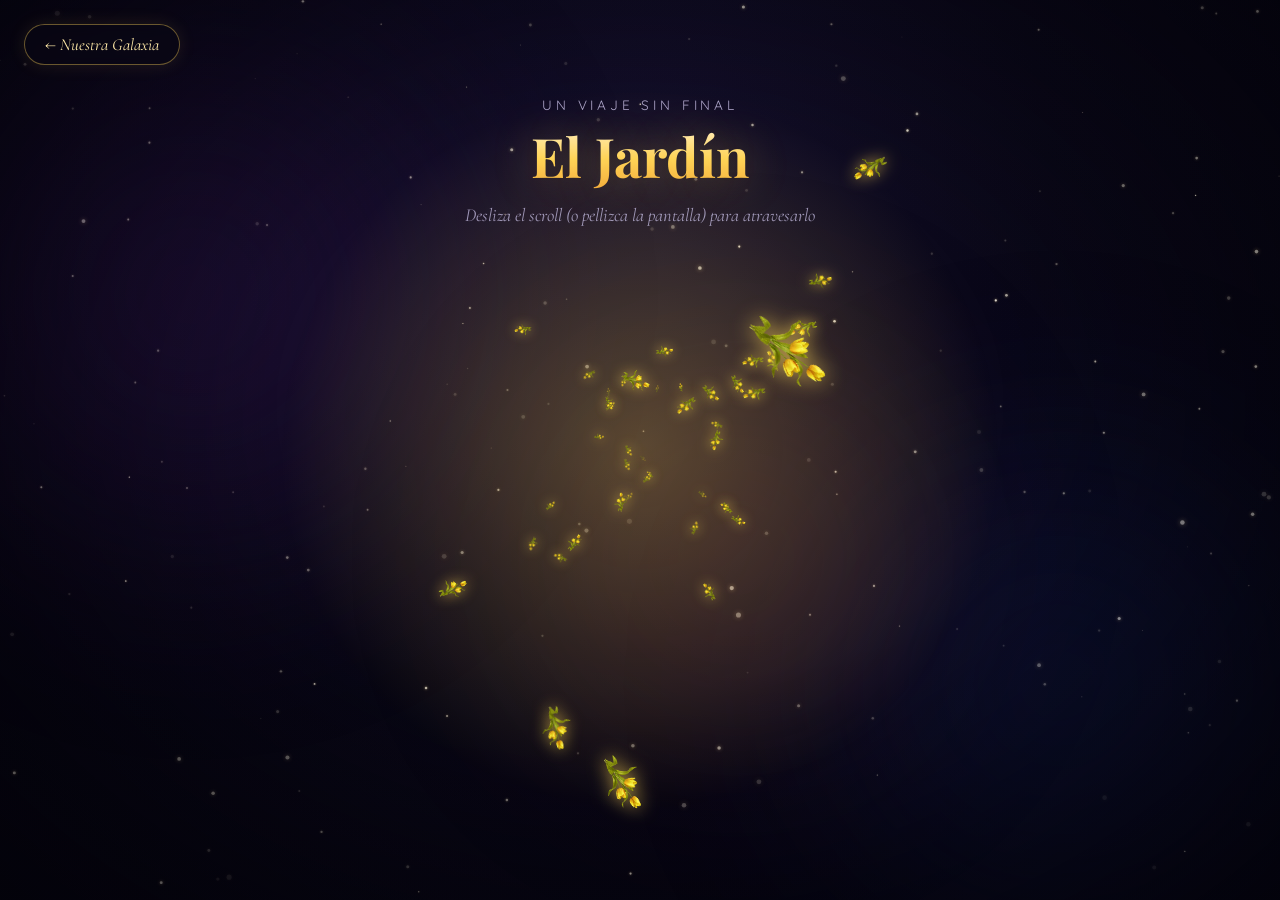
==== jardin.html @ 1abdea05 "first commit" ====
<!DOCTYPE html>
<html lang="es">
<head>
<meta charset="UTF-8">
<meta name="viewport" content="width=device-width, initial-scale=1.0, maximum-scale=1, user-scalable=no">
<title>El Jardín — Nuestra Galaxia</title>
<meta name="description" content="Un viaje infinito a través de un jardín de tulipanes.">

<link rel="preconnect" href="https://fonts.googleapis.com">
<link rel="preconnect" href="https://fonts.gstatic.com" crossorigin>
<link href="https://fonts.googleapis.com/css2?family=Cormorant+Garamond:ital,wght@0,400;0,500;0,600;1,500&family=Playfair+Display:ital,wght@0,600;0,700;1,600&family=Quicksand:wght@400;500;600&display=swap" rel="stylesheet">

<link rel="icon" href="data:image/svg+xml,%3Csvg xmlns='http://www.w3.org/2000/svg' viewBox='0 0 100 100'%3E%3Ctext y='.9em' font-size='90'%3E🌷%3C/text%3E%3C/svg%3E">
<link rel="stylesheet" href="css/style.css">
<link rel="stylesheet" href="css/garden.css">
</head>
<body class="garden-body">

<!-- Mismo fondo cósmico que la galaxia, para que se sienta como
     parte del mismo universo. -->
<canvas id="starfield"></canvas>
<div class="nebula-glow nebula-glow--1"></div>
<div class="nebula-glow nebula-glow--2"></div>
<div class="nebula-glow nebula-glow--3"></div>
<div class="vignette"></div>
<div class="stardust" id="stardust" aria-hidden="true"></div>

<!-- Túnel infinito de tulipanes: se dibuja aquí y reacciona al
     scroll (o al pellizco/zoom en pantallas táctiles). -->
<canvas id="warpCanvas" aria-hidden="true"></canvas>

<a href="index.html" class="garden-back-btn">← Nuestra Galaxia</a>

<header class="garden-header">
  <p class="garden-header__eyebrow">un viaje sin final</p>
  <h1 class="garden-header__title">El Jardín</h1>
  <p class="garden-header__hint" id="gardenHint">
    Desliza el scroll (o pellizca la pantalla) para atravesarlo
  </p>
</header>

<script src="js/starfield.js"></script>
<script src="js/stardust.js"></script>
<script src="js/cursor-trail.js"></script>
<script src="js/garden-warp.js"></script>
</body>
</html>
---- css/style.css ----
/* ============================================================
   NUESTRA GALAXIA — hoja de estilos principal
   ============================================================ */

:root {
  --bg-deep: #05040d;
  --bg-void: #0a0818;
  --nebula-purple: #3a1a5c;
  --nebula-blue: #14235c;
  --nebula-rose: #4a1730;
  --gold: #ffd558;
  --gold-soft: #ffe9a8;
  --gold-deep: #f2a93b;
  --cream: #fff6df;
  --text-soft: #f4ecff;
  --text-muted: #c9c0e6;

  --font-display: 'Playfair Display', 'Georgia', serif;
  --font-romantic: 'Cormorant Garamond', 'Georgia', serif;
  --font-body: 'Quicksand', 'Segoe UI', sans-serif;
}

* {
  box-sizing: border-box;
}

html {
  scroll-behavior: smooth;
}

body {
  margin: 0;
  min-height: 100vh;
  background: var(--bg-deep);
  color: var(--text-soft);
  font-family: var(--font-body);
  overflow-x: hidden;
  cursor: default;
  -webkit-tap-highlight-color: transparent;
}

/* ============================================================
   FONDO: canvas de estrellas + nebulosa + viñeta
   ============================================================ */

#starfield {
  position: fixed;
  inset: 0;
  width: 100%;
  height: 100%;
  z-index: 0;
  background: radial-gradient(ellipse at 50% 20%, #140f2b 0%, var(--bg-void) 45%, var(--bg-deep) 100%);
}

.nebula-glow {
  position: fixed;
  z-index: 0;
  border-radius: 50%;
  filter: blur(80px);
  opacity: 0.45;
  pointer-events: none;
  will-change: transform;
}

.nebula-glow--1 {
  width: 60vw;
  height: 60vw;
  max-width: 800px;
  max-height: 800px;
  top: -10%;
  left: -15%;
  background: radial-gradient(circle, var(--nebula-purple), transparent 70%);
  animation: drift1 26s ease-in-out infinite alternate;
}

.nebula-glow--2 {
  width: 55vw;
  height: 55vw;
  max-width: 700px;
  max-height: 700px;
  bottom: -15%;
  right: -10%;
  background: radial-gradient(circle, var(--nebula-blue), transparent 70%);
  animation: drift2 32s ease-in-out infinite alternate;
}

.nebula-glow--3 {
  width: 45vw;
  height: 45vw;
  max-width: 600px;
  max-height: 600px;
  top: 30%;
  right: 20%;
  background: radial-gradient(circle, var(--nebula-rose), transparent 72%);
  opacity: 0.35;
  animation: drift3 22s ease-in-out infinite alternate;
}

@keyframes drift1 {
  from { transform: translate(0, 0) scale(1); }
  to   { transform: translate(4%, 6%) scale(1.08); }
}
@keyframes drift2 {
  from { transform: translate(0, 0) scale(1); }
  to   { transform: translate(-5%, -4%) scale(1.1); }
}
@keyframes drift3 {
  from { transform: translate(0, 0) scale(1); }
  to   { transform: translate(-6%, 5%) scale(0.95); }
}

.vignette {
  position: fixed;
  inset: 0;
  z-index: 1;
  pointer-events: none;
  background: radial-gradient(ellipse at 50% 45%, transparent 40%, rgba(3, 2, 10, 0.75) 100%);
}

/* Polvo de estrellas / partículas flotantes doradas */
.stardust {
  position: fixed;
  inset: 0;
  z-index: 1;
  pointer-events: none;
  overflow: hidden;
}

.stardust-particle {
  position: absolute;
  bottom: -5%;
  border-radius: 50%;
  background: radial-gradient(circle, var(--gold-soft), rgba(255, 213, 88, 0));
  opacity: 0;
  animation-name: floatUp;
  animation-timing-function: linear;
  animation-iteration-count: infinite;
}

@keyframes floatUp {
  0% {
    transform: translate(0, 0) scale(0.6);
    opacity: 0;
  }
  10% {
    opacity: 0.9;
  }
  90% {
    opacity: 0.5;
  }
  100% {
    transform: translate(var(--drift, 40px), -110vh) scale(1.1);
    opacity: 0;
  }
}

/* Palabras flotantes ambientales */
.floating-words {
  position: fixed;
  inset: 0;
  z-index: 1;
  pointer-events: none;
  overflow: hidden;
}

.floating-word {
  position: absolute;
  font-family: var(--font-romantic);
  font-style: italic;
  font-weight: 600;
  color: var(--gold-soft);
  opacity: 0;
  white-space: nowrap;
  text-shadow: 0 0 12px rgba(255, 213, 88, 0.5);
  animation: wordFade linear infinite;
  will-change: transform, opacity;
}

@keyframes wordFade {
  0%   { opacity: 0; transform: translateY(20px) scale(0.9); }
  12%  { opacity: 0.55; transform: translateY(0) scale(1); }
  85%  { opacity: 0.45; }
  100% { opacity: 0; transform: translateY(-30px) scale(0.95); }
}

/* Estrella que sigue al cursor */
.cursor-star {
  position: fixed;
  z-index: 40;
  pointer-events: none;
  width: 6px;
  height: 6px;
  border-radius: 50%;
  background: var(--gold-soft);
  box-shadow: 0 0 8px 2px rgba(255, 224, 140, 0.9), 0 0 18px 6px rgba(255, 197, 92, 0.4);
  animation: cursorStarFade 900ms ease-out forwards;
}

@keyframes cursorStarFade {
  0%   { opacity: 1; transform: scale(1) translate(0, 0); }
  100% { opacity: 0; transform: scale(0.2) translate(0, 12px); }
}

/* ============================================================
   ENCABEZADO
   ============================================================ */

.hero {
  position: relative;
  z-index: 2;
  text-align: center;
  padding: clamp(2.5rem, 8vh, 5rem) 1.25rem clamp(1rem, 3vh, 2rem);
}

.hero__eyebrow {
  margin: 0 0 0.4rem;
  font-size: clamp(0.7rem, 1.6vw, 0.85rem);
  letter-spacing: 0.28em;
  text-transform: uppercase;
  color: var(--text-muted);
  opacity: 0.85;
}

.hero__title {
  margin: 0;
  font-family: var(--font-display);
  font-weight: 700;
  font-size: clamp(2.2rem, 7vw, 4.2rem);
  background: linear-gradient(180deg, var(--cream) 0%, var(--gold) 55%, var(--gold-deep) 100%);
  -webkit-background-clip: text;
  background-clip: text;
  color: transparent;
  text-shadow: 0 0 40px rgba(255, 213, 88, 0.35);
  letter-spacing: 0.02em;
}

.hero__subtitle {
  margin: 0.6rem 0 0;
  font-family: var(--font-romantic);
  font-size: clamp(1rem, 2.4vw, 1.4rem);
  font-style: italic;
  color: var(--text-muted);
}

.garden-nav-btn {
  display: flex;
  width: fit-content;
  align-items: center;
  gap: 0.4em;
  margin: 1.2rem auto 0;
  padding: 0.55em 1.4em;
  border-radius: 999px;
  border: 1px solid rgba(255, 213, 88, 0.4);
  background: rgba(255, 213, 88, 0.08);
  color: var(--gold-soft);
  font-family: var(--font-romantic);
  font-style: italic;
  font-size: clamp(0.95rem, 2vw, 1.1rem);
  text-decoration: none;
  cursor: pointer;
  transition: background 0.3s ease, transform 0.3s ease, box-shadow 0.3s ease;
  box-shadow: 0 0 18px rgba(255, 213, 88, 0.12);
}

.garden-nav-btn:hover,
.garden-nav-btn:focus-visible {
  background: rgba(255, 213, 88, 0.2);
  transform: translateY(-2px) scale(1.04);
  box-shadow: 0 0 26px rgba(255, 213, 88, 0.35);
  outline: none;
}

.hero__hint {
  display: inline-block;
  margin-top: 1.4rem;
  font-size: 0.75rem;
  letter-spacing: 0.15em;
  color: var(--gold-soft);
  opacity: 0.6;
  animation: bob 2.4s ease-in-out infinite;
}

@keyframes bob {
  0%, 100% { transform: translateY(0); opacity: 0.5; }
  50% { transform: translateY(6px); opacity: 0.9; }
}

/* ============================================================
   ESCENARIO DE LA GALAXIA
   ============================================================ */

.galaxy-stage {
  position: relative;
  z-index: 2;
  display: flex;
  align-items: center;
  justify-content: center;
  width: 100%;
  padding: clamp(1rem, 4vw, 3rem) 0.5rem clamp(4rem, 12vh, 8rem);
}

.galaxy {
  position: relative;
  width: min(94vw, 900px);
  height: min(94vw, 900px);
  max-width: 900px;
  max-height: 900px;
  /* IMPORTANTE: no usar transform-style:preserve-3d ni aplicar
     transform (rotateX/rotateY, etc.) sobre este contenedor. Con
     hijos posicionados y con z-index (las flores, el núcleo, los
     anillos), un contexto 3D hace que el navegador ignore el
     z-index normal para decidir qué elemento recibe el clic, y los
     clics empiezan a fallar de forma intermitente. */
}

/* Anillos decorativos (solo trazan la ruta orbital) */
.orbit-path {
  position: absolute;
  top: 50%;
  left: 50%;
  border-radius: 50%;
  border: 1px dashed rgba(255, 224, 150, 0.16);
  transform: translate(-50%, -50%);
  pointer-events: none;
  box-shadow: 0 0 30px rgba(255, 213, 88, 0.03) inset;
}

.orbit-path--1 { width: 40%; height: 40%; }
.orbit-path--2 { width: 68%; height: 68%; }
.orbit-path--3 { width: 96%; height: 96%; }

/* Núcleo de la galaxia: gran flor central */
.galaxy-core {
  position: absolute;
  top: 50%;
  left: 50%;
  transform: translate(-50%, -50%);
  z-index: 5;
  /* Área clicable/táctil real: bastante más grande que la flor que
     se ve (invisible, no afecta el diseño). */
  width: calc(clamp(110px, 20vw, 230px) * 1.6);
  height: calc(clamp(110px, 20vw, 230px) * 1.6);
  display: flex;
  align-items: center;
  justify-content: center;
  cursor: pointer;
  outline: none;
  border-radius: 50%;
}

.core-visual {
  position: relative;
  /* Tamaño visual real de la flor central (igual que antes). */
  width: clamp(110px, 20vw, 230px);
  height: clamp(110px, 20vw, 230px);
  display: flex;
  align-items: center;
  justify-content: center;
  pointer-events: none;
}

.core-halo {
  position: absolute;
  inset: -35%;
  border-radius: 50%;
  background: radial-gradient(circle, rgba(255, 213, 88, 0.55) 0%, rgba(255, 213, 88, 0.18) 35%, transparent 70%);
  filter: blur(6px);
  animation: corePulse 4.5s ease-in-out infinite;
}

.core-halo--2 {
  inset: -60%;
  opacity: 0.5;
  animation: corePulse 6s ease-in-out infinite reverse;
  background: radial-gradient(circle, rgba(255, 233, 168, 0.4) 0%, transparent 65%);
}

@keyframes corePulse {
  0%, 100% { transform: scale(0.92); opacity: 0.75; }
  50% { transform: scale(1.12); opacity: 1; }
}

.core-flower {
  position: relative;
  z-index: 2;
  width: 100%;
  height: 100%;
  object-fit: contain;
  filter: drop-shadow(0 0 25px rgba(255, 213, 88, 0.75)) drop-shadow(0 0 55px rgba(255, 170, 60, 0.4));
  animation: coreSpin 90s linear infinite, coreBreathe 5s ease-in-out infinite;
  transition: filter 0.4s ease, transform 0.4s ease;
  user-select: none;
  -webkit-user-drag: none;
}

.galaxy-core:hover .core-flower,
.galaxy-core:focus-visible .core-flower {
  filter: drop-shadow(0 0 35px rgba(255, 224, 140, 0.95)) drop-shadow(0 0 75px rgba(255, 170, 60, 0.55));
  transform: scale(1.06);
}

@keyframes coreSpin {
  from { transform: rotate(0deg); }
  to { transform: rotate(360deg); }
}
@keyframes coreBreathe {
  0%, 100% { filter: drop-shadow(0 0 25px rgba(255, 213, 88, 0.7)); }
  50% { filter: drop-shadow(0 0 38px rgba(255, 213, 88, 0.95)); }
}

.core-sparkles {
  position: absolute;
  inset: -20%;
  z-index: 3;
  pointer-events: none;
  background-image:
    radial-gradient(2px 2px at 15% 25%, var(--gold-soft), transparent),
    radial-gradient(2px 2px at 80% 20%, var(--gold-soft), transparent),
    radial-gradient(2px 2px at 70% 80%, var(--gold-soft), transparent),
    radial-gradient(1.5px 1.5px at 25% 75%, var(--gold-soft), transparent);
  animation: sparkleTwinkle 3s ease-in-out infinite;
}

@keyframes sparkleTwinkle {
  0%, 100% { opacity: 0.3; }
  50% { opacity: 1; }
}

/* ============================================================
   ANILLOS ORBITALES DE FLORES (generados por JS)
   ============================================================ */

.orbit-ring {
  position: absolute;
  top: 50%;
  left: 50%;
  transform: translate(-50%, -50%);
  border-radius: 50%;
  will-change: transform;
  /* Los anillos son contenedores invisibles y cada uno crea su
     propio contexto de apilamiento (por tener "transform" animado).
     El anillo externo (96% del ancho) se dibuja por encima de los
     anillos internos y, sin esto, su área transparente "robaba" los
     clics destinados a las flores de los anillos de adentro. Al
     desactivar aquí los eventos de puntero y reactivarlos solo en
     .flower-btn, el clic atraviesa el anillo y llega directo al
     botón real, sin importar qué anillo esté "encima". */
  pointer-events: none;
}

.orbit-ring--1 { width: 40%; height: 40%; animation: spin linear infinite; }
.orbit-ring--2 { width: 68%; height: 68%; animation: spin linear infinite reverse; }
.orbit-ring--3 { width: 96%; height: 96%; animation: spin linear infinite; }

/* Al pasar el cursor sobre una flor, se congela SU anillo completo
   (incluida la contra-rotación que la mantiene "de pie") para que
   sea fácil apuntar y hacer clic sobre un objeto en movimiento. */
.orbit-ring.is-paused,
.orbit-ring.is-paused .flower-upright,
.orbit-ring.is-paused .flower-btn {
  animation-play-state: paused;
}

@keyframes spin {
  from { transform: translate(-50%, -50%) rotate(0deg); }
  to   { transform: translate(-50%, -50%) rotate(360deg); }
}

.orbit-item {
  position: absolute;
  top: 50%;
  left: 50%;
  width: 0;
  height: 0;
  transform: translate(-50%, -50%) rotate(var(--angle, 0deg)) translateX(var(--radius, 100px));
}

.flower-upright {
  position: absolute;
  top: 50%;
  left: 50%;
  transform: translate(-50%, -50%) rotate(calc(var(--angle, 0deg) * -1));
  animation: counterSpin var(--dur, 40s) linear infinite;
  animation-direction: var(--dir, normal);
}

@keyframes counterSpin {
  from { transform: translate(-50%, -50%) rotate(calc(var(--angle, 0deg) * -1)); }
  to   { transform: translate(-50%, -50%) rotate(calc(var(--angle, 0deg) * -1 - 360deg)); }
}

.flower-btn {
  position: relative;
  display: flex;
  align-items: center;
  justify-content: center;
  /* El botón (área clicable/táctil real) es MUCHO más grande que la
     flor que se ve —el área extra es invisible, así que no afecta el
     diseño— con un mínimo cómodo para dedos en móvil. */
  width: max(calc(var(--size, 60px) * 2.2), 64px);
  height: max(calc(var(--size, 60px) * 2.2), 64px);
  padding: 0;
  border: none;
  background: transparent;
  cursor: pointer;
  border-radius: 50%;
  transition: transform 0.35s cubic-bezier(0.34, 1.56, 0.64, 1);
  animation: flowerSway var(--sway-dur, 6s) ease-in-out infinite;
  animation-delay: var(--sway-delay, 0s);
  /* Reactiva los clics: el anillo que lo contiene los desactivó
     (ver .orbit-ring) para no taparle el paso a otras flores. */
  pointer-events: auto;
}

.flower-btn__glow {
  position: absolute;
  top: 50%;
  left: 50%;
  width: calc(var(--size, 60px) * 1.5);
  height: calc(var(--size, 60px) * 1.5);
  transform: translate(-50%, -50%);
  border-radius: 50%;
  background: radial-gradient(circle, rgba(255, 213, 88, 0.4), transparent 70%);
  opacity: 0;
  transition: opacity 0.4s ease;
  pointer-events: none;
}

.flower-btn img {
  position: relative;
  width: var(--size, 60px);
  height: var(--size, 60px);
  object-fit: contain;
  filter: drop-shadow(0 0 8px rgba(255, 213, 88, 0.55)) drop-shadow(0 2px 6px rgba(0, 0, 0, 0.4));
  transition: filter 0.35s ease;
  user-select: none;
  -webkit-user-drag: none;
  pointer-events: none;
}

.flower-btn:hover,
.flower-btn:focus-visible {
  transform: scale(1.25);
  outline: none;
}

.flower-btn:hover .flower-btn__glow,
.flower-btn:focus-visible .flower-btn__glow {
  opacity: 1;
}

.flower-btn:hover img,
.flower-btn:focus-visible img {
  filter: drop-shadow(0 0 16px rgba(255, 224, 140, 0.95)) drop-shadow(0 2px 10px rgba(0, 0, 0, 0.5));
}

.flower-btn:active {
  transform: scale(1.05);
}

@keyframes flowerSway {
  0%, 100% { translate: 0 0; }
  50% { translate: 0 -6px; }
}

/* Emojis decorativos (corazones, estrellas, destellos): puramente
   visuales, no interactivos, para dar sensación de plenitud. */
.decor-item {
  position: relative;
  display: block;
  width: var(--size, 20px);
  height: var(--size, 20px);
  font-size: var(--size, 20px);
  line-height: 1;
  text-align: center;
  pointer-events: none;
  user-select: none;
  filter: drop-shadow(0 0 6px rgba(255, 213, 88, 0.75));
  animation:
    flowerSway var(--sway-dur, 5s) ease-in-out infinite var(--sway-delay, 0s),
    decorTwinkle 3.2s ease-in-out infinite var(--twinkle-delay, 0s);
}

@keyframes decorTwinkle {
  0%, 100% { opacity: 0.45; transform: scale(0.85); }
  50% { opacity: 1; transform: scale(1.05); }
}

/* ============================================================
   PIE DE PÁGINA
   ============================================================ */

.site-footer {
  position: relative;
  z-index: 2;
  text-align: center;
  padding: 1.5rem 1rem 2.5rem;
  font-family: var(--font-romantic);
  font-style: italic;
  font-size: 0.95rem;
  color: var(--text-muted);
  opacity: 0.7;
}

/* ============================================================
   MODAL ROMÁNTICO
   ============================================================ */

.modal-overlay {
  position: fixed;
  inset: 0;
  z-index: 100;
  display: flex;
  align-items: center;
  justify-content: center;
  padding: 1.25rem;
  background: rgba(5, 3, 12, 0.7);
  backdrop-filter: blur(10px) saturate(120%);
  -webkit-backdrop-filter: blur(10px) saturate(120%);
  opacity: 0;
  visibility: hidden;
  transition: opacity 0.45s ease, visibility 0.45s;
}

.modal-overlay.is-open {
  opacity: 1;
  visibility: visible;
}

.modal {
  position: relative;
  display: flex;
  flex-direction: column;
  width: min(94vw, 460px);
  /* El modal en sí ya NO hace scroll: su altura máxima queda fija y
     solo .modal__scroll (el texto) se desplaza por dentro, así la
     flor, el título y el botón de cerrar quedan siempre visibles. */
  max-height: 88vh;
  overflow: hidden;
  padding: clamp(2.2rem, 6vw, 3rem) clamp(1.5rem, 6vw, 2.6rem) clamp(1.6rem, 4vw, 2rem);
  text-align: center;
  border-radius: 28px;
  background:
    linear-gradient(180deg, rgba(38, 22, 58, 0.92), rgba(18, 12, 32, 0.96));
  border: 1px solid rgba(255, 213, 88, 0.35);
  box-shadow:
    0 0 0 1px rgba(255, 213, 88, 0.08) inset,
    0 20px 60px rgba(0, 0, 0, 0.6),
    0 0 90px rgba(255, 180, 70, 0.15);
  transform: scale(0.82) translateY(30px);
  opacity: 0;
  transition: transform 0.5s cubic-bezier(0.2, 0.9, 0.3, 1.25), opacity 0.4s ease;
}

.modal-overlay.is-open .modal {
  transform: scale(1) translateY(0);
  opacity: 1;
}

.modal__glow {
  position: absolute;
  top: -30%;
  left: 50%;
  transform: translateX(-50%);
  width: 70%;
  height: 60%;
  background: radial-gradient(circle, rgba(255, 213, 88, 0.35), transparent 70%);
  filter: blur(20px);
  pointer-events: none;
  z-index: 0;
}

.modal__stardust {
  position: absolute;
  inset: 0;
  border-radius: 28px;
  overflow: hidden;
  pointer-events: none;
  z-index: 0;
  background-image:
    radial-gradient(1.5px 1.5px at 10% 20%, rgba(255,255,255,0.7), transparent),
    radial-gradient(1.5px 1.5px at 85% 15%, rgba(255,255,255,0.6), transparent),
    radial-gradient(1px 1px at 30% 85%, rgba(255,255,255,0.5), transparent),
    radial-gradient(1.5px 1.5px at 75% 90%, rgba(255,255,255,0.5), transparent),
    radial-gradient(1px 1px at 92% 60%, rgba(255,255,255,0.5), transparent);
}

.modal__close {
  position: absolute;
  top: 14px;
  right: 14px;
  z-index: 3;
  width: 36px;
  height: 36px;
  border-radius: 50%;
  border: 1px solid rgba(255, 213, 88, 0.4);
  background: rgba(255, 255, 255, 0.05);
  color: var(--gold-soft);
  font-size: 1rem;
  line-height: 1;
  cursor: pointer;
  transition: background 0.25s ease, transform 0.25s ease;
}

.modal__close:hover {
  background: rgba(255, 213, 88, 0.2);
  transform: rotate(90deg);
}

.modal__flower-frame {
  position: relative;
  z-index: 1;
  width: clamp(90px, 24vw, 130px);
  height: clamp(90px, 24vw, 130px);
  margin: 0 auto 0.75rem;
}

.modal__flower-img {
  width: 100%;
  height: 100%;
  object-fit: contain;
  filter: drop-shadow(0 0 22px rgba(255, 213, 88, 0.7));
  animation: modalFlowerSpin 16s linear infinite, corePulse 4s ease-in-out infinite;
}

@keyframes modalFlowerSpin {
  from { transform: rotate(0deg); }
  to { transform: rotate(360deg); }
}

.modal__kicker {
  position: relative;
  z-index: 1;
  margin: 0 0 0.3rem;
  font-size: 0.72rem;
  letter-spacing: 0.16em;
  text-transform: uppercase;
  color: var(--gold-soft);
  opacity: 0.75;
}

.modal__title {
  position: relative;
  z-index: 1;
  margin: 0 0 0.9rem;
  font-family: var(--font-display);
  font-size: clamp(1.4rem, 5vw, 1.9rem);
  color: var(--cream);
  text-shadow: 0 0 20px rgba(255, 213, 88, 0.3);
}

.modal__scroll {
  position: relative;
  z-index: 1;
  min-height: 0;
  overflow-y: auto;
  overflow-x: hidden;
  /* Deja un huequito para que el texto no quede pegado al borde
     cuando aparece la barra de scroll. */
  padding-right: 0.4rem;
  margin-right: -0.4rem;
}

/* Difumina el borde inferior del texto, pero solo cuando de verdad
   hay más contenido para leer (la clase la agrega js/main.js). */
.modal__scroll.is-scrollable {
  mask-image: linear-gradient(to bottom, #000 calc(100% - 18px), transparent 100%);
  -webkit-mask-image: linear-gradient(to bottom, #000 calc(100% - 18px), transparent 100%);
}

.modal__scroll::-webkit-scrollbar {
  width: 5px;
}

.modal__scroll::-webkit-scrollbar-track {
  background: transparent;
}

.modal__scroll::-webkit-scrollbar-thumb {
  background: rgba(255, 213, 88, 0.35);
  border-radius: 999px;
}

.modal__message {
  margin: 0 0 0.4rem;
  padding-bottom: 0.6rem;
  font-family: var(--font-romantic);
  font-size: clamp(1.02rem, 3.2vw, 1.2rem);
  line-height: 1.7;
  color: var(--text-soft);
  white-space: pre-line;
}

/* ============================================================
   RESPONSIVE
   ============================================================ */

@media (max-width: 720px) {
  .orbit-path--1 { width: 34%; height: 34%; }
  .orbit-path--2 { width: 64%; height: 64%; }
  .orbit-path--3 { width: 98%; height: 98%; }
}

@media (max-width: 480px) {
  .hero { padding-top: 2rem; }
  .galaxy-stage { padding-bottom: 4.5rem; }
  .galaxy { width: 98vw; height: 98vw; }
}

@media (prefers-reduced-motion: reduce) {
  *, *::before, *::after {
    animation-duration: 0.001ms !important;
    animation-iteration-count: 1 !important;
    transition-duration: 0.001ms !important;
  }
}
---- css/garden.css ----
/* ============================================================
   EL JARDÍN — página del túnel infinito de tulipanes
   ============================================================ */

.garden-body {
  height: 100vh;
  overflow: hidden;
  /* Esta página no se desplaza como documento normal: el scroll
     (o el pellizco/zoom en táctiles) se captura como "entrada" para
     el efecto de viaje, en vez de mover la página. */
  touch-action: none;
  overscroll-behavior: none;
}

#warpCanvas {
  position: fixed;
  inset: 0;
  z-index: 1;
  width: 100%;
  height: 100%;
}

.garden-back-btn {
  position: fixed;
  top: clamp(1rem, 3vh, 1.5rem);
  left: clamp(1rem, 3vw, 1.5rem);
  z-index: 10;
  display: inline-flex;
  align-items: center;
  padding: 0.55em 1.2em;
  border-radius: 999px;
  border: 1px solid rgba(255, 213, 88, 0.4);
  background: rgba(10, 8, 20, 0.55);
  backdrop-filter: blur(6px);
  -webkit-backdrop-filter: blur(6px);
  color: var(--gold-soft);
  font-family: var(--font-romantic);
  font-style: italic;
  font-size: clamp(0.9rem, 2vw, 1.05rem);
  text-decoration: none;
  transition: background 0.3s ease, transform 0.3s ease, box-shadow 0.3s ease;
  box-shadow: 0 0 18px rgba(255, 213, 88, 0.1);
}

.garden-back-btn:hover,
.garden-back-btn:focus-visible {
  background: rgba(255, 213, 88, 0.18);
  transform: translateY(-2px);
  box-shadow: 0 0 26px rgba(255, 213, 88, 0.3);
  outline: none;
}

.garden-header {
  position: fixed;
  top: clamp(4.5rem, 12vh, 6rem);
  left: 0;
  right: 0;
  z-index: 5;
  text-align: center;
  padding: 0 1rem;
  pointer-events: none;
}

.garden-header__eyebrow {
  margin: 0 0 0.4rem;
  font-size: clamp(0.7rem, 1.6vw, 0.85rem);
  letter-spacing: 0.28em;
  text-transform: uppercase;
  color: var(--text-muted);
  opacity: 0.85;
}

.garden-header__title {
  margin: 0;
  font-family: var(--font-display);
  font-weight: 700;
  font-size: clamp(2rem, 6vw, 3.4rem);
  background: linear-gradient(180deg, var(--cream) 0%, var(--gold) 55%, var(--gold-deep) 100%);
  -webkit-background-clip: text;
  background-clip: text;
  color: transparent;
  text-shadow: 0 0 40px rgba(255, 213, 88, 0.35);
}

.garden-header__hint {
  margin: 0.7rem 0 0;
  font-family: var(--font-romantic);
  font-style: italic;
  font-size: clamp(0.95rem, 2.2vw, 1.15rem);
  color: var(--text-muted);
  opacity: 0.75;
  transition: opacity 1s ease;
}

.garden-header__hint.is-hidden {
  opacity: 0;
}

@media (max-width: 480px) {
  .garden-header {
    top: clamp(4rem, 10vh, 5rem);
  }
}
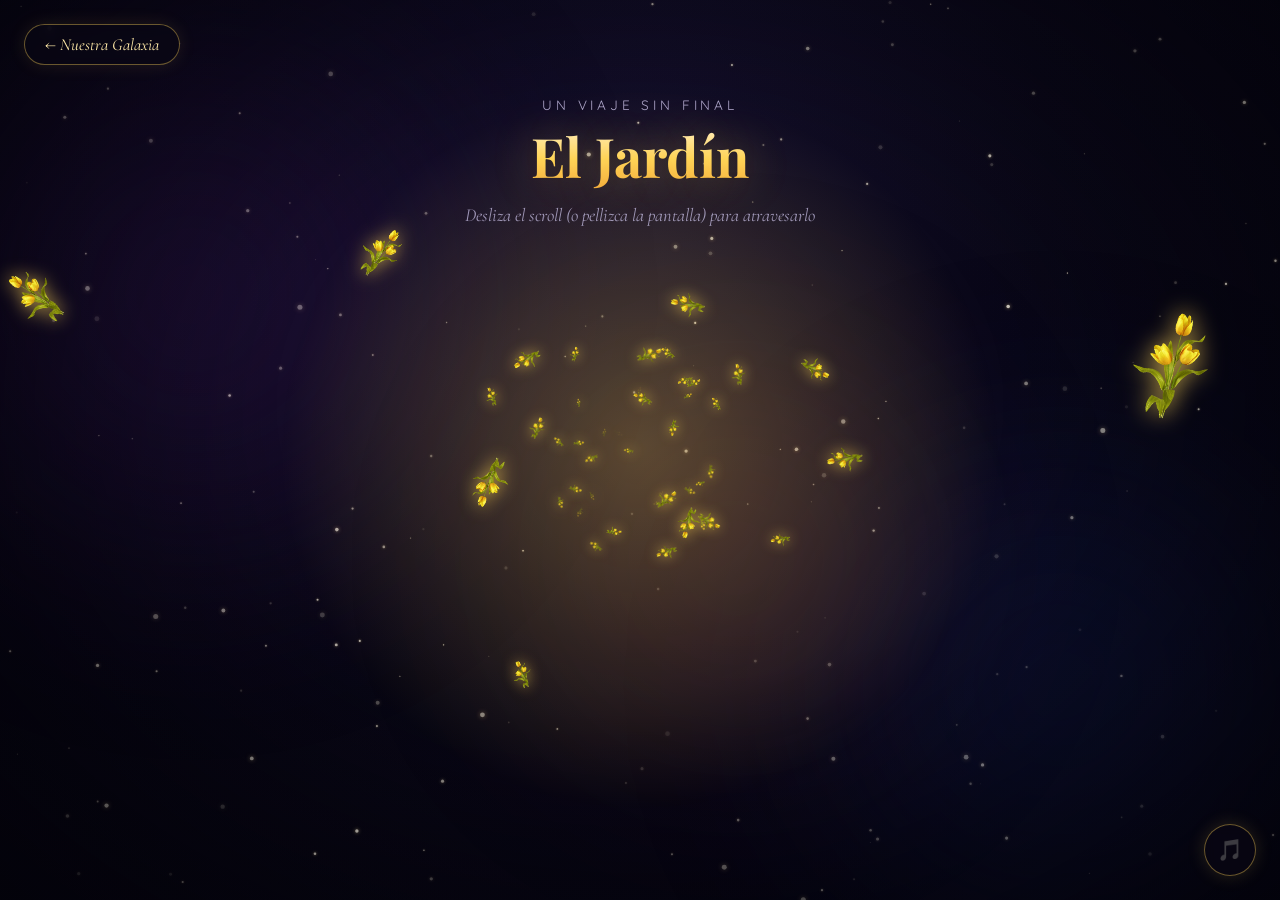
==== commit 8ac32b09: "[FEATURE] Sonido de fondo" ====
--- a/jardin.html
+++ b/jardin.html
@@ -39,9 +39,17 @@
   </p>
 </header>
 
+<!-- Música de fondo (compartida con la página principal): se intenta
+     reproducir automáticamente (ver js/music.js). -->
+<audio id="bgMusic" src="assets/audio/meditation-thais.mp3" loop preload="auto"></audio>
+<button id="musicToggle" class="music-toggle" type="button" aria-pressed="false" aria-label="Reproducir música de fondo">
+  <span class="music-toggle__icon">🎵</span>
+</button>
+
 <script src="js/starfield.js"></script>
 <script src="js/stardust.js"></script>
 <script src="js/cursor-trail.js"></script>
+<script src="js/music.js"></script>
 <script src="js/garden-warp.js"></script>
 </body>
 </html>
--- a/css/style.css
+++ b/css/style.css
@@ -26,10 +26,14 @@
 
 html {
   scroll-behavior: smooth;
+  overflow-x: hidden;
+  width: 100%;
 }
 
 body {
+  position: relative;
   margin: 0;
+  width: 100%;
   min-height: 100vh;
   background: var(--bg-deep);
   color: var(--text-soft);
@@ -283,6 +287,76 @@
 @keyframes bob {
   0%, 100% { transform: translateY(0); opacity: 0.5; }
   50% { transform: translateY(6px); opacity: 0.9; }
+}
+
+/* ============================================================
+   BOTÓN DE MÚSICA DE FONDO (flotante, en ambas páginas)
+   ============================================================ */
+
+.music-toggle {
+  position: fixed;
+  right: clamp(1rem, 3vw, 1.5rem);
+  bottom: clamp(1rem, 3vh, 1.5rem);
+  z-index: 50;
+  width: 52px;
+  height: 52px;
+  border-radius: 50%;
+  border: 1px solid rgba(255, 213, 88, 0.4);
+  background: rgba(10, 8, 20, 0.6);
+  backdrop-filter: blur(6px);
+  -webkit-backdrop-filter: blur(6px);
+  color: var(--gold-soft);
+  font-size: 1.3rem;
+  cursor: pointer;
+  display: flex;
+  align-items: center;
+  justify-content: center;
+  box-shadow: 0 0 18px rgba(255, 213, 88, 0.15);
+  transition: background 0.3s ease, transform 0.3s ease, box-shadow 0.3s ease;
+}
+
+.music-toggle:hover,
+.music-toggle:focus-visible {
+  background: rgba(255, 213, 88, 0.2);
+  transform: scale(1.08);
+  box-shadow: 0 0 26px rgba(255, 213, 88, 0.35);
+  outline: none;
+}
+
+.music-toggle__icon {
+  display: inline-block;
+  opacity: 0.55;
+  filter: grayscale(1);
+  transition: opacity 0.3s ease, filter 0.3s ease;
+}
+
+.music-toggle.is-playing {
+  box-shadow: 0 0 22px rgba(255, 213, 88, 0.4);
+  animation: musicPulse 2.4s ease-in-out infinite;
+}
+
+.music-toggle.is-playing .music-toggle__icon {
+  opacity: 1;
+  filter: none;
+  animation: musicBounce 1.1s ease-in-out infinite;
+}
+
+@keyframes musicPulse {
+  0%, 100% { box-shadow: 0 0 18px rgba(255, 213, 88, 0.3); }
+  50% { box-shadow: 0 0 30px rgba(255, 213, 88, 0.55); }
+}
+
+@keyframes musicBounce {
+  0%, 100% { transform: scale(1) rotate(-8deg); }
+  50% { transform: scale(1.18) rotate(8deg); }
+}
+
+@media (max-width: 480px) {
+  .music-toggle {
+    width: 46px;
+    height: 46px;
+    font-size: 1.1rem;
+  }
 }
 
 /* ============================================================
